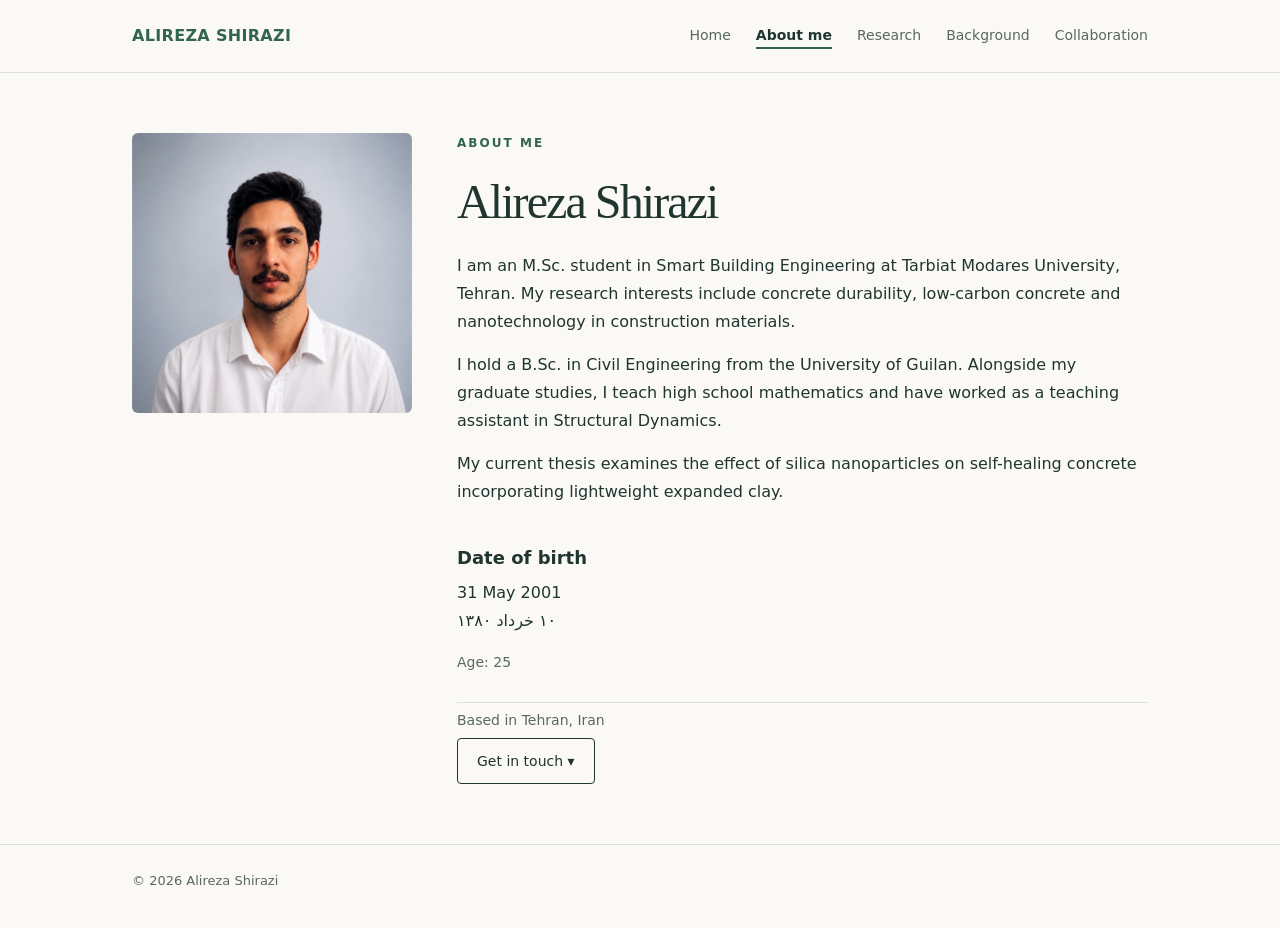
==== about.html @ 7ee4c4f3 "Add files via upload" ====
<!doctype html><html lang="en"><head><meta charset="utf-8"><meta name="viewport" content="width=device-width,initial-scale=1"><title>About me | Alireza Shirazi</title><meta name="description" content="Alireza Shirazi: concrete materials research, academic background and research collaboration."><style>
:root{--ink:#20352f;--muted:#5a6862;--paper:#faf9f5;--line:#dce2da;--accent:#326450}*{box-sizing:border-box}html{scroll-behavior:smooth;scroll-padding-top:90px}body{margin:0;background:var(--paper);color:var(--ink);font:16px/1.75 system-ui,-apple-system,Segoe UI,sans-serif}a{color:var(--accent);text-underline-offset:5px}a:hover{color:#122e23}a:focus-visible{outline:3px solid #a77c37;outline-offset:5px}.skip{position:absolute;left:12px;top:-80px;background:white;padding:10px}.skip:focus{top:10px;z-index:3}.wrap{max-width:1080px;margin:auto;padding:0 32px}header{border-bottom:1px solid var(--line);background:var(--paper)}nav{display:flex;justify-content:space-between;align-items:center;gap:20px;padding:22px 0}.brand{text-decoration:none;font-weight:650;letter-spacing:.02em}.navlinks{display:flex;gap:25px;font-size:14px}.navlinks a{text-decoration:none;color:var(--muted)}.hero{padding:90px 0 72px;max-width:850px}.eyebrow{font-size:12px;font-weight:650;letter-spacing:.17em;text-transform:uppercase;color:var(--accent);margin:0 0 22px}h1{font:normal clamp(48px,8vw,80px)/1.08 Georgia,serif;letter-spacing:-.04em;margin:0 0 24px}h2{font:normal 34px/1.2 Georgia,serif;letter-spacing:-.02em;margin:0 0 23px}h3{font-size:18px;line-height:1.5;margin:0 0 8px}.lead{font-size:21px;line-height:1.6;max-width:760px}.muted,.meta{color:var(--muted)}.meta{font-size:14px;margin:5px 0}.actions{display:flex;flex-wrap:wrap;gap:12px;margin:28px 0 0}.button{display:inline-block;border:1px solid var(--ink);padding:10px 19px;border-radius:4px;text-decoration:none;font-size:14px}.primary{background:var(--ink);color:white}.primary:hover{background:var(--accent);color:white}section{border-top:1px solid var(--line);padding:48px 0}.section-grid{display:grid;grid-template-columns:220px 1fr;gap:44px}.section-label{font-size:12px;letter-spacing:.12em;text-transform:uppercase;color:var(--muted);padding-top:7px}.tags{display:flex;flex-wrap:wrap;gap:8px;margin-top:22px}.tag{font-size:13px;border:1px solid var(--line);padding:5px 12px;border-radius:3px;background:#f1f3ed}.item{padding:23px 0;border-bottom:1px solid var(--line)}.item:first-child{padding-top:0}.item:last-child{border:0;padding-bottom:0}.status{font-size:11px;letter-spacing:.06em;text-transform:uppercase;display:inline-block;color:#38604b;background:#e8eee5;padding:3px 8px;border-radius:3px;margin-bottom:9px}.category{font-size:14px;font-weight:650;margin:32px 0 18px;color:var(--accent)}.category:first-child{margin-top:0}p{margin:0 0 15px}footer{border-top:1px solid var(--line);padding:25px 0 35px;font-size:13px;color:var(--muted)}@media(max-width:720px){.wrap{padding:0 22px}nav{align-items:flex-start;flex-direction:column;gap:12px}.navlinks{gap:18px;flex-wrap:wrap}.hero{padding:55px 0}.lead{font-size:18px}.section-grid{grid-template-columns:1fr;gap:17px}section{padding:34px 0}h2{font-size:29px}}@media(prefers-reduced-motion:reduce){html{scroll-behavior:auto}}

.navlinks a[aria-current="page"]{color:var(--ink);font-weight:700;border-bottom:2px solid var(--accent)}.page-main{min-height:72vh}.page-main section{border-top:0;padding-top:64px}.home-hero{padding:65px 0 32px}.home-options{display:grid;grid-template-columns:repeat(4,1fr);gap:14px;margin:0 0 55px}.home-option{display:block;padding:22px 18px;border:1px solid var(--line);border-radius:5px;text-decoration:none;background:#f1f3ed;transition:background .15s}.home-option:hover{background:#e4ebe0}.home-option strong{display:block;font-size:17px;margin-bottom:7px}.home-option span{font-size:13px;color:var(--muted);line-height:1.5;display:block}.home-option b{display:block;margin-top:18px;font-weight:400}.hero.home-hero{max-width:850px}.back{display:inline-block;font-size:14px;margin-bottom:35px}@media(max-width:850px){.home-options{grid-template-columns:repeat(2,1fr)}.navlinks{gap:16px}}@media(max-width:460px){.home-options{grid-template-columns:1fr}.home-hero{padding-top:40px}.page-main section{padding-top:35px}}
.home-options{grid-template-columns:repeat(4,1fr)}.portrait-layout{display:grid;grid-template-columns:280px 1fr;gap:45px;align-items:start;padding:60px 0}.portrait{width:100%;height:auto;border-radius:6px}.contact-dropdown{position:relative;display:inline-block}.contact-dropdown summary{cursor:pointer;list-style:none}.contact-dropdown summary::-webkit-details-marker{display:none}.contact-menu{position:absolute;top:100%;left:0;z-index:10;min-width:220px;background:var(--paper);border:1px solid var(--line);box-shadow:0 10px 25px #20352f18;border-radius:4px;padding:8px}.contact-menu a{display:block;padding:9px 12px;text-decoration:none}.contact-menu a:hover{background:#e8eee5}.background-heading{font:normal 28px/1.3 Georgia,serif;margin:38px 0 22px}.contact-list{display:flex;flex-wrap:wrap;gap:12px;margin:25px 0}.home-option{min-width:0}summary:focus-visible{outline:3px solid #a77c37;outline-offset:5px}@media(max-width:850px){.home-options{grid-template-columns:repeat(2,1fr)}}@media(max-width:640px){.portrait-layout{grid-template-columns:1fr;gap:25px;padding:35px 0}.portrait{max-width:300px}.navlinks{font-size:13px;gap:14px}}@media(max-width:460px){.home-options{grid-template-columns:1fr}}</style></head><body><a class="skip" href="#main">Skip to content</a><header><div class="wrap"><nav aria-label="Main navigation"><a class="brand" href="index.html">ALIREZA SHIRAZI</a><div class="navlinks"><a href="index.html">Home</a><a href="about.html" aria-current="page">About me</a><a href="research.html">Research</a><a href="background.html">Background</a><a href="collaboration.html">Collaboration</a></div></nav></div></header><main id="main" class="wrap page-main"><div class="portrait-layout"><img class="portrait" src="portrait.png" width="800" height="800" alt="Portrait of Alireza Shirazi"><div><p class="eyebrow">About me</p><h1 style="font-size:48px">Alireza Shirazi</h1><p>I am an M.Sc. student in Smart Building Engineering at Tarbiat Modares University, Tehran. My research interests include concrete durability, low-carbon concrete and nanotechnology in construction materials.</p><p>I hold a B.Sc. in Civil Engineering from the University of Guilan. Alongside my graduate studies, I teach high school mathematics and have worked as a teaching assistant in Structural Dynamics.</p><p>My current thesis examines the effect of silica nanoparticles on self-healing concrete incorporating lightweight expanded clay.</p><div class="item"><h3>Date of birth</h3><p><time datetime="2001-05-31">31 May 2001</time><br><span lang="fa" dir="rtl">۱۰ خرداد ۱۳۸۰</span></p><p class="meta">Age: <span id="age">25</span></p></div><p class="meta">Based in Tehran, Iran</p><details class="contact-dropdown"><summary class="button">Get in touch ▾</summary><div class="contact-menu"><a href="mailto:Alireza_Shirazi@modares.ac.ir">Email</a><a href="https://www.linkedin.com/in/AlirezaShirazi/">LinkedIn</a><a href="https://t.me/aliplusreza">Telegram · @aliplusreza</a></div></details></div></div></main><footer><div class="wrap">© 2026 Alireza Shirazi</div></footer><script>document.querySelectorAll('.contact-dropdown').forEach(d=>{if(matchMedia('(hover: hover)').matches){d.addEventListener('pointerenter',()=>d.open=true);d.addEventListener('pointerleave',()=>{if(!d.contains(document.activeElement))d.open=false})}d.addEventListener('keydown',e=>{if(e.key==='Escape'){d.open=false;d.querySelector('summary').focus()}});document.addEventListener('click',e=>{if(!d.contains(e.target))d.open=false})});const age=document.getElementById('age');if(age){const t=new Date();const a=Number(new Intl.DateTimeFormat('en-US',{year:'numeric',timeZone:'Asia/Tehran'}).format(t));const m=Number(new Intl.DateTimeFormat('en-US',{month:'numeric',timeZone:'Asia/Tehran'}).format(t));const d=Number(new Intl.DateTimeFormat('en-US',{day:'numeric',timeZone:'Asia/Tehran'}).format(t));age.textContent=a-2001-((m<5||(m===5&&d<31))?1:0)}</script></body></html>
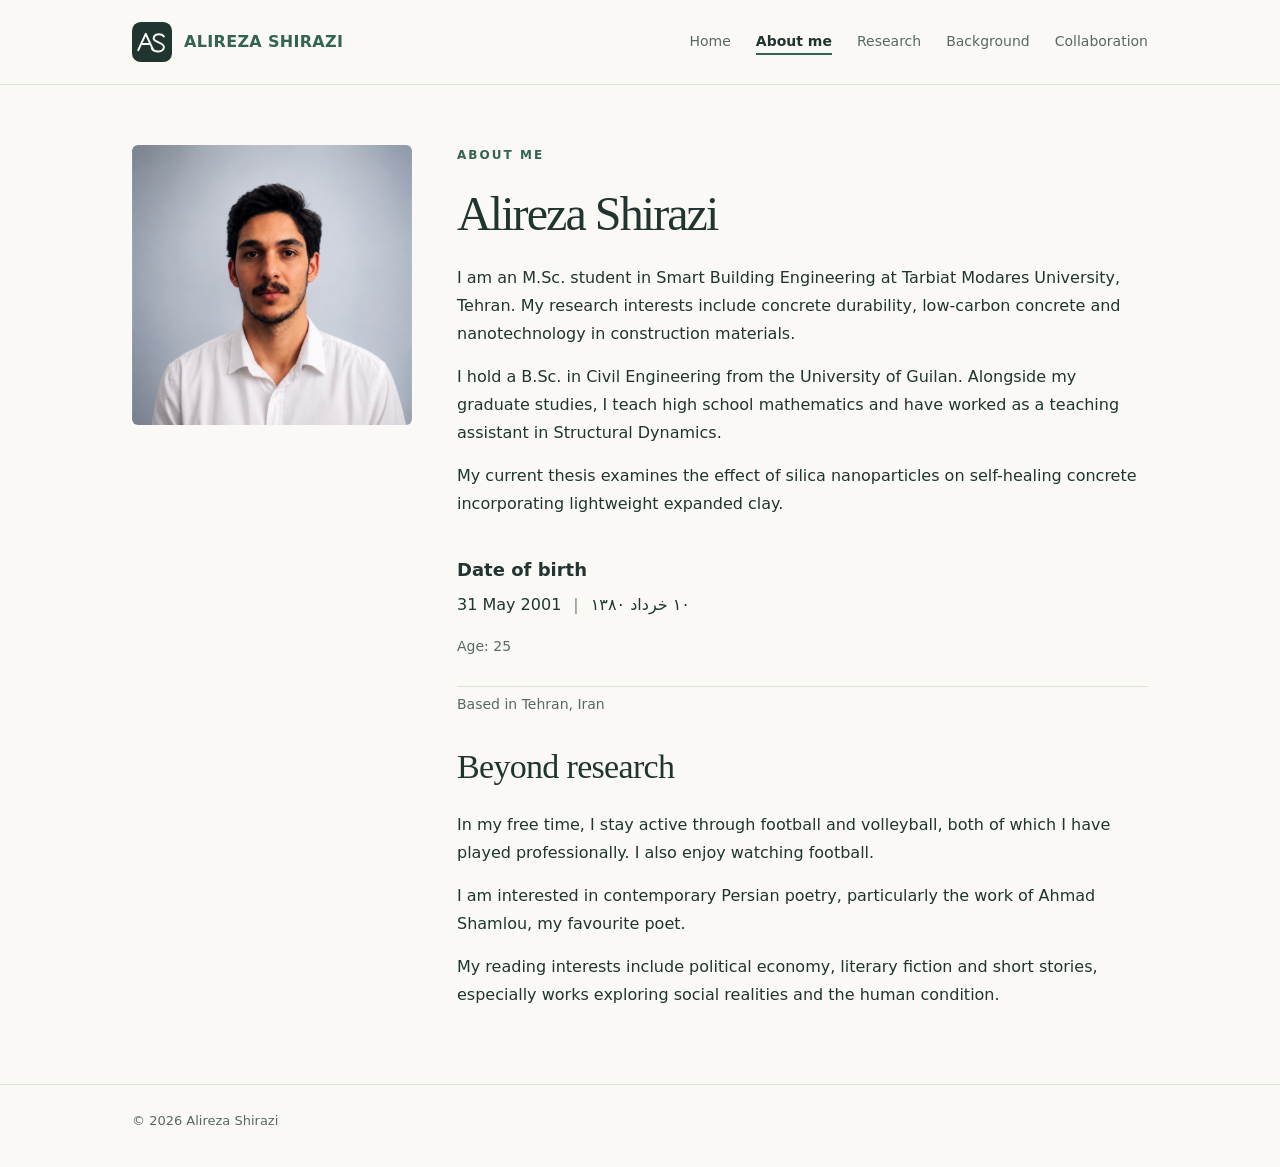
==== commit 7150c39a: "Add files via upload" ====
--- a/about.html
+++ b/about.html
@@ -2,4 +2,4 @@
 :root{--ink:#20352f;--muted:#5a6862;--paper:#faf9f5;--line:#dce2da;--accent:#326450}*{box-sizing:border-box}html{scroll-behavior:smooth;scroll-padding-top:90px}body{margin:0;background:var(--paper);color:var(--ink);font:16px/1.75 system-ui,-apple-system,Segoe UI,sans-serif}a{color:var(--accent);text-underline-offset:5px}a:hover{color:#122e23}a:focus-visible{outline:3px solid #a77c37;outline-offset:5px}.skip{position:absolute;left:12px;top:-80px;background:white;padding:10px}.skip:focus{top:10px;z-index:3}.wrap{max-width:1080px;margin:auto;padding:0 32px}header{border-bottom:1px solid var(--line);background:var(--paper)}nav{display:flex;justify-content:space-between;align-items:center;gap:20px;padding:22px 0}.brand{text-decoration:none;font-weight:650;letter-spacing:.02em}.navlinks{display:flex;gap:25px;font-size:14px}.navlinks a{text-decoration:none;color:var(--muted)}.hero{padding:90px 0 72px;max-width:850px}.eyebrow{font-size:12px;font-weight:650;letter-spacing:.17em;text-transform:uppercase;color:var(--accent);margin:0 0 22px}h1{font:normal clamp(48px,8vw,80px)/1.08 Georgia,serif;letter-spacing:-.04em;margin:0 0 24px}h2{font:normal 34px/1.2 Georgia,serif;letter-spacing:-.02em;margin:0 0 23px}h3{font-size:18px;line-height:1.5;margin:0 0 8px}.lead{font-size:21px;line-height:1.6;max-width:760px}.muted,.meta{color:var(--muted)}.meta{font-size:14px;margin:5px 0}.actions{display:flex;flex-wrap:wrap;gap:12px;margin:28px 0 0}.button{display:inline-block;border:1px solid var(--ink);padding:10px 19px;border-radius:4px;text-decoration:none;font-size:14px}.primary{background:var(--ink);color:white}.primary:hover{background:var(--accent);color:white}section{border-top:1px solid var(--line);padding:48px 0}.section-grid{display:grid;grid-template-columns:220px 1fr;gap:44px}.section-label{font-size:12px;letter-spacing:.12em;text-transform:uppercase;color:var(--muted);padding-top:7px}.tags{display:flex;flex-wrap:wrap;gap:8px;margin-top:22px}.tag{font-size:13px;border:1px solid var(--line);padding:5px 12px;border-radius:3px;background:#f1f3ed}.item{padding:23px 0;border-bottom:1px solid var(--line)}.item:first-child{padding-top:0}.item:last-child{border:0;padding-bottom:0}.status{font-size:11px;letter-spacing:.06em;text-transform:uppercase;display:inline-block;color:#38604b;background:#e8eee5;padding:3px 8px;border-radius:3px;margin-bottom:9px}.category{font-size:14px;font-weight:650;margin:32px 0 18px;color:var(--accent)}.category:first-child{margin-top:0}p{margin:0 0 15px}footer{border-top:1px solid var(--line);padding:25px 0 35px;font-size:13px;color:var(--muted)}@media(max-width:720px){.wrap{padding:0 22px}nav{align-items:flex-start;flex-direction:column;gap:12px}.navlinks{gap:18px;flex-wrap:wrap}.hero{padding:55px 0}.lead{font-size:18px}.section-grid{grid-template-columns:1fr;gap:17px}section{padding:34px 0}h2{font-size:29px}}@media(prefers-reduced-motion:reduce){html{scroll-behavior:auto}}
 
 .navlinks a[aria-current="page"]{color:var(--ink);font-weight:700;border-bottom:2px solid var(--accent)}.page-main{min-height:72vh}.page-main section{border-top:0;padding-top:64px}.home-hero{padding:65px 0 32px}.home-options{display:grid;grid-template-columns:repeat(4,1fr);gap:14px;margin:0 0 55px}.home-option{display:block;padding:22px 18px;border:1px solid var(--line);border-radius:5px;text-decoration:none;background:#f1f3ed;transition:background .15s}.home-option:hover{background:#e4ebe0}.home-option strong{display:block;font-size:17px;margin-bottom:7px}.home-option span{font-size:13px;color:var(--muted);line-height:1.5;display:block}.home-option b{display:block;margin-top:18px;font-weight:400}.hero.home-hero{max-width:850px}.back{display:inline-block;font-size:14px;margin-bottom:35px}@media(max-width:850px){.home-options{grid-template-columns:repeat(2,1fr)}.navlinks{gap:16px}}@media(max-width:460px){.home-options{grid-template-columns:1fr}.home-hero{padding-top:40px}.page-main section{padding-top:35px}}
-.home-options{grid-template-columns:repeat(4,1fr)}.portrait-layout{display:grid;grid-template-columns:280px 1fr;gap:45px;align-items:start;padding:60px 0}.portrait{width:100%;height:auto;border-radius:6px}.contact-dropdown{position:relative;display:inline-block}.contact-dropdown summary{cursor:pointer;list-style:none}.contact-dropdown summary::-webkit-details-marker{display:none}.contact-menu{position:absolute;top:100%;left:0;z-index:10;min-width:220px;background:var(--paper);border:1px solid var(--line);box-shadow:0 10px 25px #20352f18;border-radius:4px;padding:8px}.contact-menu a{display:block;padding:9px 12px;text-decoration:none}.contact-menu a:hover{background:#e8eee5}.background-heading{font:normal 28px/1.3 Georgia,serif;margin:38px 0 22px}.contact-list{display:flex;flex-wrap:wrap;gap:12px;margin:25px 0}.home-option{min-width:0}summary:focus-visible{outline:3px solid #a77c37;outline-offset:5px}@media(max-width:850px){.home-options{grid-template-columns:repeat(2,1fr)}}@media(max-width:640px){.portrait-layout{grid-template-columns:1fr;gap:25px;padding:35px 0}.portrait{max-width:300px}.navlinks{font-size:13px;gap:14px}}@media(max-width:460px){.home-options{grid-template-columns:1fr}}</style></head><body><a class="skip" href="#main">Skip to content</a><header><div class="wrap"><nav aria-label="Main navigation"><a class="brand" href="index.html">ALIREZA SHIRAZI</a><div class="navlinks"><a href="index.html">Home</a><a href="about.html" aria-current="page">About me</a><a href="research.html">Research</a><a href="background.html">Background</a><a href="collaboration.html">Collaboration</a></div></nav></div></header><main id="main" class="wrap page-main"><div class="portrait-layout"><img class="portrait" src="portrait.png" width="800" height="800" alt="Portrait of Alireza Shirazi"><div><p class="eyebrow">About me</p><h1 style="font-size:48px">Alireza Shirazi</h1><p>I am an M.Sc. student in Smart Building Engineering at Tarbiat Modares University, Tehran. My research interests include concrete durability, low-carbon concrete and nanotechnology in construction materials.</p><p>I hold a B.Sc. in Civil Engineering from the University of Guilan. Alongside my graduate studies, I teach high school mathematics and have worked as a teaching assistant in Structural Dynamics.</p><p>My current thesis examines the effect of silica nanoparticles on self-healing concrete incorporating lightweight expanded clay.</p><div class="item"><h3>Date of birth</h3><p><time datetime="2001-05-31">31 May 2001</time><br><span lang="fa" dir="rtl">۱۰ خرداد ۱۳۸۰</span></p><p class="meta">Age: <span id="age">25</span></p></div><p class="meta">Based in Tehran, Iran</p><details class="contact-dropdown"><summary class="button">Get in touch ▾</summary><div class="contact-menu"><a href="mailto:Alireza_Shirazi@modares.ac.ir">Email</a><a href="https://www.linkedin.com/in/AlirezaShirazi/">LinkedIn</a><a href="https://t.me/aliplusreza">Telegram · @aliplusreza</a></div></details></div></div></main><footer><div class="wrap">© 2026 Alireza Shirazi</div></footer><script>document.querySelectorAll('.contact-dropdown').forEach(d=>{if(matchMedia('(hover: hover)').matches){d.addEventListener('pointerenter',()=>d.open=true);d.addEventListener('pointerleave',()=>{if(!d.contains(document.activeElement))d.open=false})}d.addEventListener('keydown',e=>{if(e.key==='Escape'){d.open=false;d.querySelector('summary').focus()}});document.addEventListener('click',e=>{if(!d.contains(e.target))d.open=false})});const age=document.getElementById('age');if(age){const t=new Date();const a=Number(new Intl.DateTimeFormat('en-US',{year:'numeric',timeZone:'Asia/Tehran'}).format(t));const m=Number(new Intl.DateTimeFormat('en-US',{month:'numeric',timeZone:'Asia/Tehran'}).format(t));const d=Number(new Intl.DateTimeFormat('en-US',{day:'numeric',timeZone:'Asia/Tehran'}).format(t));age.textContent=a-2001-((m<5||(m===5&&d<31))?1:0)}</script></body></html>+.home-options{grid-template-columns:repeat(4,1fr)}.portrait-layout{display:grid;grid-template-columns:280px 1fr;gap:45px;align-items:start;padding:60px 0}.portrait{width:100%;height:auto;border-radius:6px}.contact-dropdown{position:relative;display:inline-block}.contact-dropdown summary{cursor:pointer;list-style:none}.contact-dropdown summary::-webkit-details-marker{display:none}.contact-menu{position:absolute;top:100%;left:0;z-index:10;min-width:220px;background:var(--paper);border:1px solid var(--line);box-shadow:0 10px 25px #20352f18;border-radius:4px;padding:8px}.contact-menu a{display:block;padding:9px 12px;text-decoration:none}.contact-menu a:hover{background:#e8eee5}.background-heading{font:normal 28px/1.3 Georgia,serif;margin:38px 0 22px}.contact-list{display:flex;flex-wrap:wrap;gap:12px;margin:25px 0}.home-option{min-width:0}summary:focus-visible{outline:3px solid #a77c37;outline-offset:5px}@media(max-width:850px){.home-options{grid-template-columns:repeat(2,1fr)}}@media(max-width:640px){.portrait-layout{grid-template-columns:1fr;gap:25px;padding:35px 0}.portrait{max-width:300px}.navlinks{font-size:13px;gap:14px}}@media(max-width:460px){.home-options{grid-template-columns:1fr}}.service-icon{width:20px;height:20px;vertical-align:middle;flex-shrink:0;margin-right:9px}.contact-menu a{display:flex;align-items:center}.contact-menu{position:absolute}.contact-dropdown summary{user-select:none}.contact-dropdown:focus-within .contact-menu{display:block}.birth-line{display:flex;align-items:center;gap:12px;flex-wrap:wrap}.birth-line .divider{color:#7b897f}.university{position:relative;padding-right:105px!important;min-height:100px}.university-logo{position:absolute;right:0;top:15px;width:75px;height:80px;object-fit:contain}.wide-content{display:block}.home-scene{position:relative;background:linear-gradient(90deg,rgba(250,249,245,.97),rgba(250,249,245,.85) 48%,rgba(250,249,245,.35)),url('architecture.jpg') center/cover no-repeat;border-radius:8px;padding:45px 35px;margin:40px 0 30px;max-width:none!important;min-height:420px}.home-scene .lead{max-width:680px}.home-scene h1{font-size:clamp(44px,7vw,75px)}.email-panel{border:1px solid var(--line);padding:25px;border-radius:5px;margin:25px 0}.email-address{width:100%;max-width:420px;padding:12px;border:1px solid var(--line);background:white;font:inherit}.copy-button{font:inherit;cursor:pointer}.contact-list .button{display:inline-flex;align-items:center}.interest{margin-top:30px}.photo-credit{font-size:11px;color:var(--muted);margin-top:-32px;margin-bottom:25px}@media(max-width:640px){.home-scene{padding:30px 22px;margin-top:25px;background:linear-gradient(90deg,rgba(250,249,245,.94),rgba(250,249,245,.83)),url('architecture.jpg') center/cover}.university{padding-right:85px!important}.university-logo{width:62px}.birth-line{gap:7px;font-size:14px}}.brand{display:inline-flex;align-items:center;gap:12px}.brand-logo{display:block;width:40px;height:40px;flex-shrink:0}@media(max-width:460px){.brand-logo{width:35px;height:35px}} </style><link rel="icon" type="image/svg+xml" href="logo.svg"></head><body><a class="skip" href="#main">Skip to content</a><header><div class="wrap"><nav aria-label="Main navigation"><a class="brand" href="index.html"><img src="logo.svg" class="brand-logo" width="40" height="40" alt="AS monogram"><span>ALIREZA SHIRAZI</span></a><div class="navlinks"><a href="index.html">Home</a><a href="about.html" aria-current="page">About me</a><a href="research.html">Research</a><a href="background.html">Background</a><a href="collaboration.html">Collaboration</a></div></nav></div></header><main id="main" class="wrap page-main"><div class="portrait-layout"><img class="portrait" src="portrait.png" width="800" height="800" alt="Portrait of Alireza Shirazi"><div><p class="eyebrow">About me</p><h1 style="font-size:48px">Alireza Shirazi</h1><p>I am an M.Sc. student in Smart Building Engineering at Tarbiat Modares University, Tehran. My research interests include concrete durability, low-carbon concrete and nanotechnology in construction materials.</p><p>I hold a B.Sc. in Civil Engineering from the University of Guilan. Alongside my graduate studies, I teach high school mathematics and have worked as a teaching assistant in Structural Dynamics.</p><p>My current thesis examines the effect of silica nanoparticles on self-healing concrete incorporating lightweight expanded clay.</p><div class="item"><h3>Date of birth</h3><p class="birth-line"><time datetime="2001-05-31">31 May 2001</time><span class="divider">|</span><span lang="fa" dir="rtl">۱۰ خرداد ۱۳۸۰</span></p><p class="meta">Age: <span id="age">25</span></p></div><p class="meta">Based in Tehran, Iran</p><div class="interest"><h2>Beyond research</h2><p>In my free time, I stay active through football and volleyball, both of which I have played professionally. I also enjoy watching football.</p><p>I am interested in contemporary Persian poetry, particularly the work of Ahmad Shamlou, my favourite poet.</p><p>My reading interests include political economy, literary fiction and short stories, especially works exploring social realities and the human condition.</p></div></div></div></main><footer><div class="wrap">© 2026 Alireza Shirazi</div></footer><script>document.querySelectorAll('.contact-dropdown').forEach(d=>{if(matchMedia('(hover: hover)').matches){d.addEventListener('pointerenter',()=>d.open=true);d.addEventListener('pointerleave',()=>{if(!d.contains(document.activeElement))d.open=false})}d.addEventListener('keydown',e=>{if(e.key==='Escape'){d.open=false;d.querySelector('summary').focus()}});document.addEventListener('click',e=>{if(!d.contains(e.target))d.open=false})});const age=document.getElementById('age');if(age){const t=new Date();const a=Number(new Intl.DateTimeFormat('en-US',{year:'numeric',timeZone:'Asia/Tehran'}).format(t));const m=Number(new Intl.DateTimeFormat('en-US',{month:'numeric',timeZone:'Asia/Tehran'}).format(t));const d=Number(new Intl.DateTimeFormat('en-US',{day:'numeric',timeZone:'Asia/Tehran'}).format(t));age.textContent=a-2001-((m<5||(m===5&&d<31))?1:0)}</script></body></html>
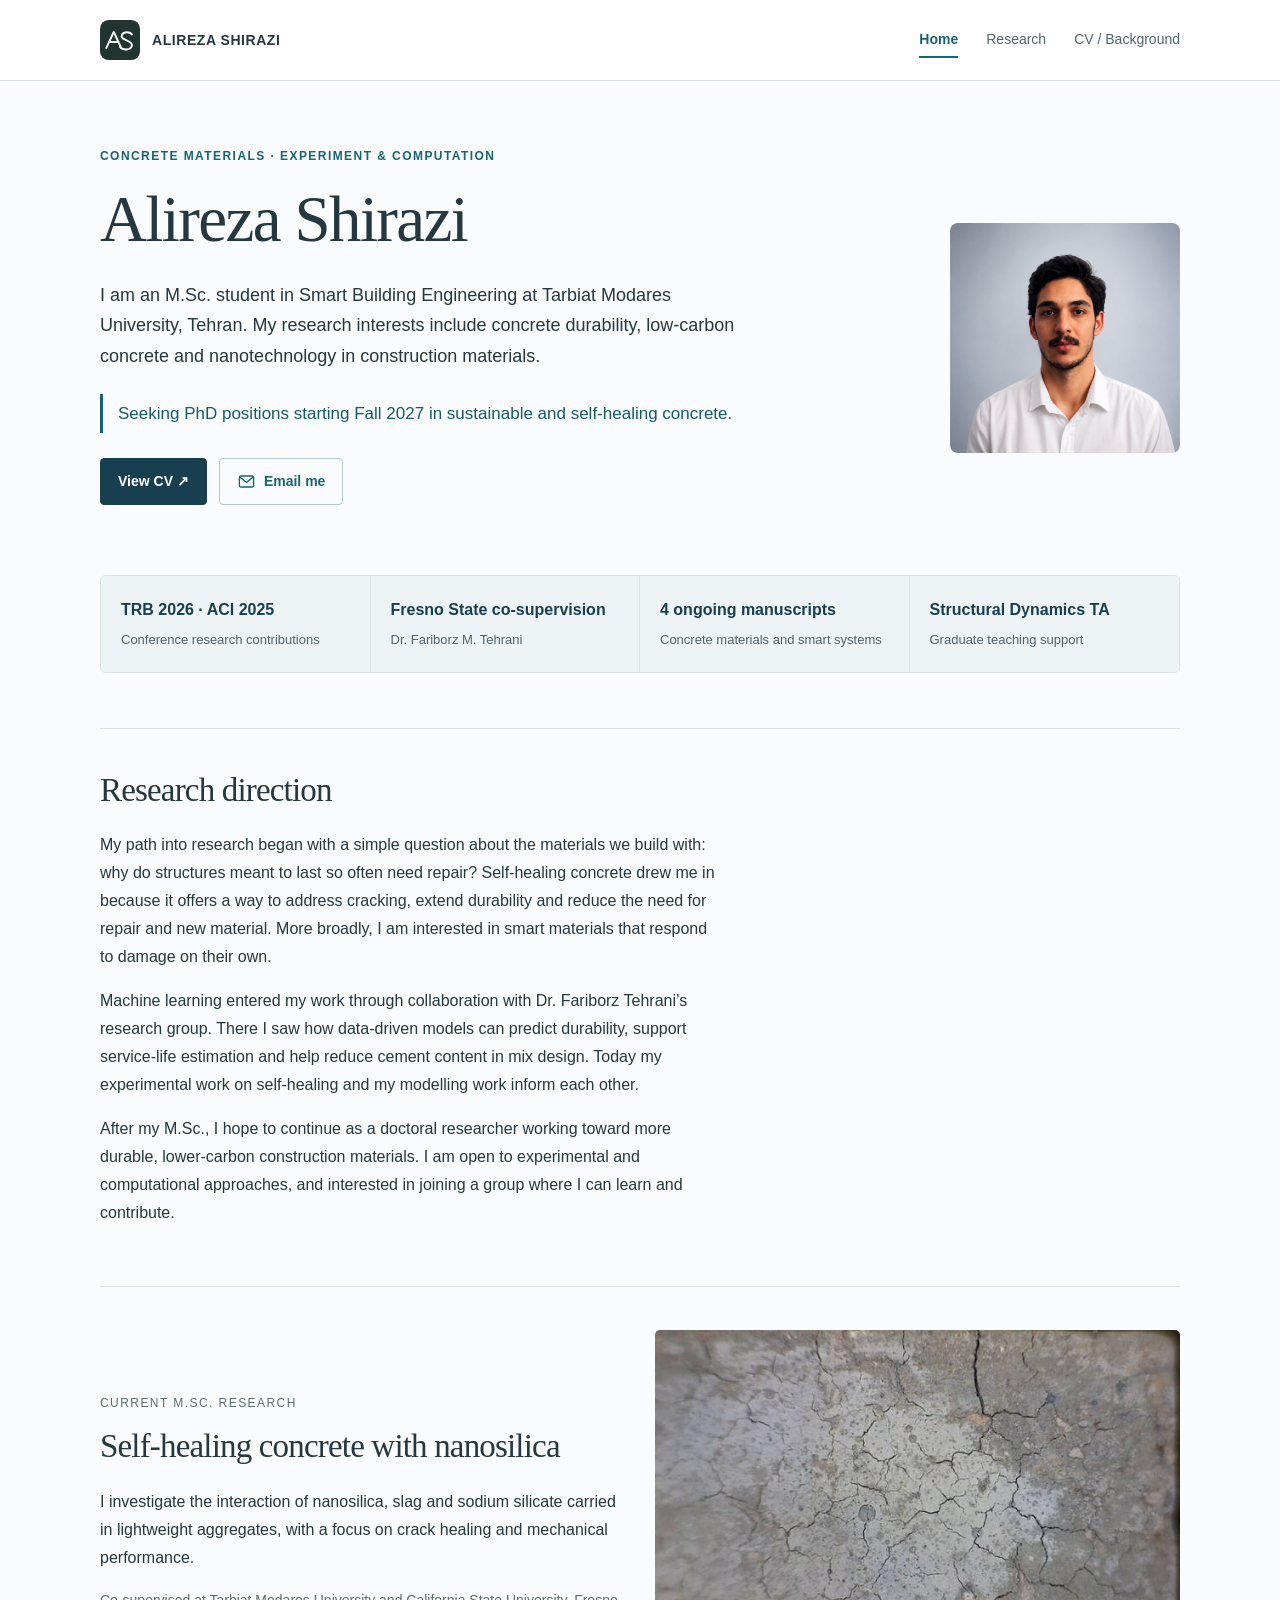
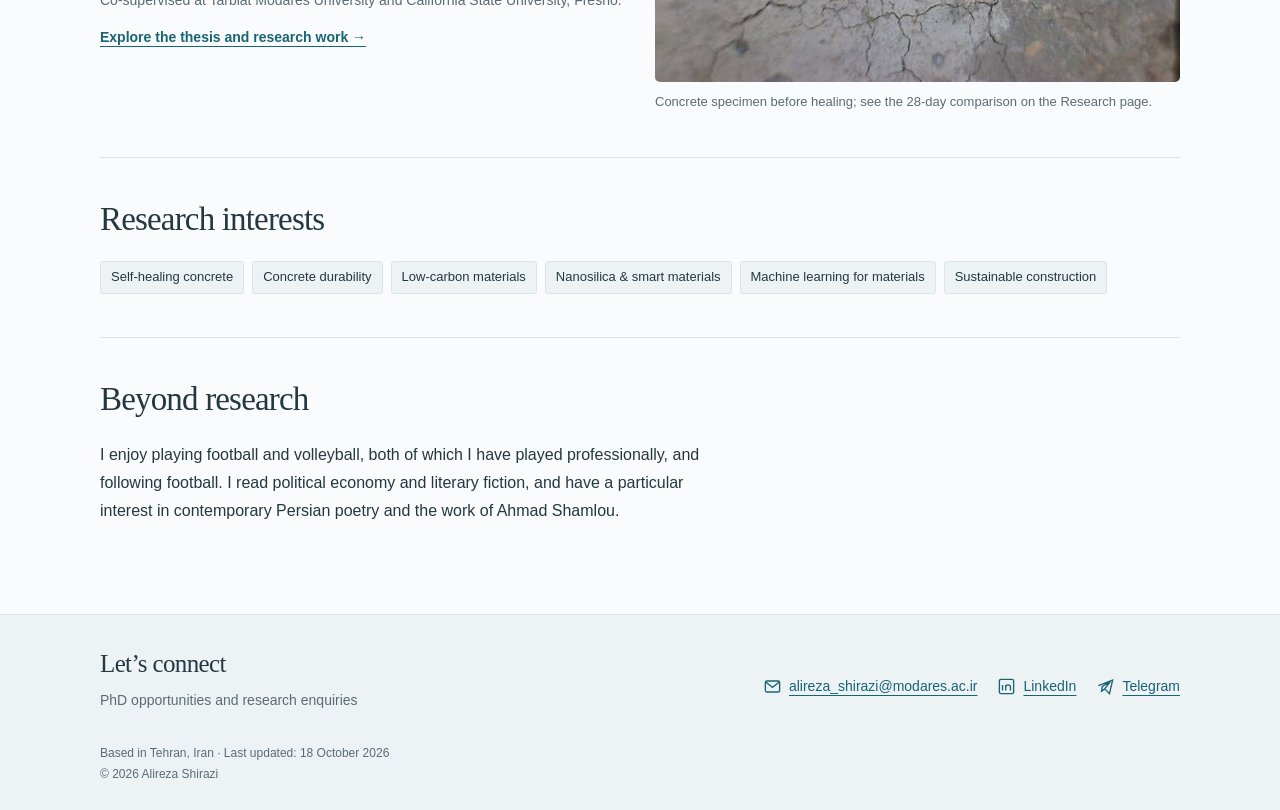
==== commit f49b2659: "Add files via upload" ====
--- a/about.html
+++ b/about.html
@@ -1,5 +1 @@
-<!doctype html><html lang="en"><head><meta charset="utf-8"><meta name="viewport" content="width=device-width,initial-scale=1"><title>About me | Alireza Shirazi</title><meta name="description" content="Alireza Shirazi: concrete materials research, academic background and research collaboration."><style>
-:root{--ink:#20352f;--muted:#5a6862;--paper:#faf9f5;--line:#dce2da;--accent:#326450}*{box-sizing:border-box}html{scroll-behavior:smooth;scroll-padding-top:90px}body{margin:0;background:var(--paper);color:var(--ink);font:16px/1.75 system-ui,-apple-system,Segoe UI,sans-serif}a{color:var(--accent);text-underline-offset:5px}a:hover{color:#122e23}a:focus-visible{outline:3px solid #a77c37;outline-offset:5px}.skip{position:absolute;left:12px;top:-80px;background:white;padding:10px}.skip:focus{top:10px;z-index:3}.wrap{max-width:1080px;margin:auto;padding:0 32px}header{border-bottom:1px solid var(--line);background:var(--paper)}nav{display:flex;justify-content:space-between;align-items:center;gap:20px;padding:22px 0}.brand{text-decoration:none;font-weight:650;letter-spacing:.02em}.navlinks{display:flex;gap:25px;font-size:14px}.navlinks a{text-decoration:none;color:var(--muted)}.hero{padding:90px 0 72px;max-width:850px}.eyebrow{font-size:12px;font-weight:650;letter-spacing:.17em;text-transform:uppercase;color:var(--accent);margin:0 0 22px}h1{font:normal clamp(48px,8vw,80px)/1.08 Georgia,serif;letter-spacing:-.04em;margin:0 0 24px}h2{font:normal 34px/1.2 Georgia,serif;letter-spacing:-.02em;margin:0 0 23px}h3{font-size:18px;line-height:1.5;margin:0 0 8px}.lead{font-size:21px;line-height:1.6;max-width:760px}.muted,.meta{color:var(--muted)}.meta{font-size:14px;margin:5px 0}.actions{display:flex;flex-wrap:wrap;gap:12px;margin:28px 0 0}.button{display:inline-block;border:1px solid var(--ink);padding:10px 19px;border-radius:4px;text-decoration:none;font-size:14px}.primary{background:var(--ink);color:white}.primary:hover{background:var(--accent);color:white}section{border-top:1px solid var(--line);padding:48px 0}.section-grid{display:grid;grid-template-columns:220px 1fr;gap:44px}.section-label{font-size:12px;letter-spacing:.12em;text-transform:uppercase;color:var(--muted);padding-top:7px}.tags{display:flex;flex-wrap:wrap;gap:8px;margin-top:22px}.tag{font-size:13px;border:1px solid var(--line);padding:5px 12px;border-radius:3px;background:#f1f3ed}.item{padding:23px 0;border-bottom:1px solid var(--line)}.item:first-child{padding-top:0}.item:last-child{border:0;padding-bottom:0}.status{font-size:11px;letter-spacing:.06em;text-transform:uppercase;display:inline-block;color:#38604b;background:#e8eee5;padding:3px 8px;border-radius:3px;margin-bottom:9px}.category{font-size:14px;font-weight:650;margin:32px 0 18px;color:var(--accent)}.category:first-child{margin-top:0}p{margin:0 0 15px}footer{border-top:1px solid var(--line);padding:25px 0 35px;font-size:13px;color:var(--muted)}@media(max-width:720px){.wrap{padding:0 22px}nav{align-items:flex-start;flex-direction:column;gap:12px}.navlinks{gap:18px;flex-wrap:wrap}.hero{padding:55px 0}.lead{font-size:18px}.section-grid{grid-template-columns:1fr;gap:17px}section{padding:34px 0}h2{font-size:29px}}@media(prefers-reduced-motion:reduce){html{scroll-behavior:auto}}
-
-.navlinks a[aria-current="page"]{color:var(--ink);font-weight:700;border-bottom:2px solid var(--accent)}.page-main{min-height:72vh}.page-main section{border-top:0;padding-top:64px}.home-hero{padding:65px 0 32px}.home-options{display:grid;grid-template-columns:repeat(4,1fr);gap:14px;margin:0 0 55px}.home-option{display:block;padding:22px 18px;border:1px solid var(--line);border-radius:5px;text-decoration:none;background:#f1f3ed;transition:background .15s}.home-option:hover{background:#e4ebe0}.home-option strong{display:block;font-size:17px;margin-bottom:7px}.home-option span{font-size:13px;color:var(--muted);line-height:1.5;display:block}.home-option b{display:block;margin-top:18px;font-weight:400}.hero.home-hero{max-width:850px}.back{display:inline-block;font-size:14px;margin-bottom:35px}@media(max-width:850px){.home-options{grid-template-columns:repeat(2,1fr)}.navlinks{gap:16px}}@media(max-width:460px){.home-options{grid-template-columns:1fr}.home-hero{padding-top:40px}.page-main section{padding-top:35px}}
-.home-options{grid-template-columns:repeat(4,1fr)}.portrait-layout{display:grid;grid-template-columns:280px 1fr;gap:45px;align-items:start;padding:60px 0}.portrait{width:100%;height:auto;border-radius:6px}.contact-dropdown{position:relative;display:inline-block}.contact-dropdown summary{cursor:pointer;list-style:none}.contact-dropdown summary::-webkit-details-marker{display:none}.contact-menu{position:absolute;top:100%;left:0;z-index:10;min-width:220px;background:var(--paper);border:1px solid var(--line);box-shadow:0 10px 25px #20352f18;border-radius:4px;padding:8px}.contact-menu a{display:block;padding:9px 12px;text-decoration:none}.contact-menu a:hover{background:#e8eee5}.background-heading{font:normal 28px/1.3 Georgia,serif;margin:38px 0 22px}.contact-list{display:flex;flex-wrap:wrap;gap:12px;margin:25px 0}.home-option{min-width:0}summary:focus-visible{outline:3px solid #a77c37;outline-offset:5px}@media(max-width:850px){.home-options{grid-template-columns:repeat(2,1fr)}}@media(max-width:640px){.portrait-layout{grid-template-columns:1fr;gap:25px;padding:35px 0}.portrait{max-width:300px}.navlinks{font-size:13px;gap:14px}}@media(max-width:460px){.home-options{grid-template-columns:1fr}}.service-icon{width:20px;height:20px;vertical-align:middle;flex-shrink:0;margin-right:9px}.contact-menu a{display:flex;align-items:center}.contact-menu{position:absolute}.contact-dropdown summary{user-select:none}.contact-dropdown:focus-within .contact-menu{display:block}.birth-line{display:flex;align-items:center;gap:12px;flex-wrap:wrap}.birth-line .divider{color:#7b897f}.university{position:relative;padding-right:105px!important;min-height:100px}.university-logo{position:absolute;right:0;top:15px;width:75px;height:80px;object-fit:contain}.wide-content{display:block}.home-scene{position:relative;background:linear-gradient(90deg,rgba(250,249,245,.97),rgba(250,249,245,.85) 48%,rgba(250,249,245,.35)),url('architecture.jpg') center/cover no-repeat;border-radius:8px;padding:45px 35px;margin:40px 0 30px;max-width:none!important;min-height:420px}.home-scene .lead{max-width:680px}.home-scene h1{font-size:clamp(44px,7vw,75px)}.email-panel{border:1px solid var(--line);padding:25px;border-radius:5px;margin:25px 0}.email-address{width:100%;max-width:420px;padding:12px;border:1px solid var(--line);background:white;font:inherit}.copy-button{font:inherit;cursor:pointer}.contact-list .button{display:inline-flex;align-items:center}.interest{margin-top:30px}.photo-credit{font-size:11px;color:var(--muted);margin-top:-32px;margin-bottom:25px}@media(max-width:640px){.home-scene{padding:30px 22px;margin-top:25px;background:linear-gradient(90deg,rgba(250,249,245,.94),rgba(250,249,245,.83)),url('architecture.jpg') center/cover}.university{padding-right:85px!important}.university-logo{width:62px}.birth-line{gap:7px;font-size:14px}}.brand{display:inline-flex;align-items:center;gap:12px}.brand-logo{display:block;width:40px;height:40px;flex-shrink:0}@media(max-width:460px){.brand-logo{width:35px;height:35px}} </style><link rel="icon" type="image/svg+xml" href="logo.svg"></head><body><a class="skip" href="#main">Skip to content</a><header><div class="wrap"><nav aria-label="Main navigation"><a class="brand" href="index.html"><img src="logo.svg" class="brand-logo" width="40" height="40" alt="AS monogram"><span>ALIREZA SHIRAZI</span></a><div class="navlinks"><a href="index.html">Home</a><a href="about.html" aria-current="page">About me</a><a href="research.html">Research</a><a href="background.html">Background</a><a href="collaboration.html">Collaboration</a></div></nav></div></header><main id="main" class="wrap page-main"><div class="portrait-layout"><img class="portrait" src="portrait.png" width="800" height="800" alt="Portrait of Alireza Shirazi"><div><p class="eyebrow">About me</p><h1 style="font-size:48px">Alireza Shirazi</h1><p>I am an M.Sc. student in Smart Building Engineering at Tarbiat Modares University, Tehran. My research interests include concrete durability, low-carbon concrete and nanotechnology in construction materials.</p><p>I hold a B.Sc. in Civil Engineering from the University of Guilan. Alongside my graduate studies, I teach high school mathematics and have worked as a teaching assistant in Structural Dynamics.</p><p>My current thesis examines the effect of silica nanoparticles on self-healing concrete incorporating lightweight expanded clay.</p><div class="item"><h3>Date of birth</h3><p class="birth-line"><time datetime="2001-05-31">31 May 2001</time><span class="divider">|</span><span lang="fa" dir="rtl">۱۰ خرداد ۱۳۸۰</span></p><p class="meta">Age: <span id="age">25</span></p></div><p class="meta">Based in Tehran, Iran</p><div class="interest"><h2>Beyond research</h2><p>In my free time, I stay active through football and volleyball, both of which I have played professionally. I also enjoy watching football.</p><p>I am interested in contemporary Persian poetry, particularly the work of Ahmad Shamlou, my favourite poet.</p><p>My reading interests include political economy, literary fiction and short stories, especially works exploring social realities and the human condition.</p></div></div></div></main><footer><div class="wrap">© 2026 Alireza Shirazi</div></footer><script>document.querySelectorAll('.contact-dropdown').forEach(d=>{if(matchMedia('(hover: hover)').matches){d.addEventListener('pointerenter',()=>d.open=true);d.addEventListener('pointerleave',()=>{if(!d.contains(document.activeElement))d.open=false})}d.addEventListener('keydown',e=>{if(e.key==='Escape'){d.open=false;d.querySelector('summary').focus()}});document.addEventListener('click',e=>{if(!d.contains(e.target))d.open=false})});const age=document.getElementById('age');if(age){const t=new Date();const a=Number(new Intl.DateTimeFormat('en-US',{year:'numeric',timeZone:'Asia/Tehran'}).format(t));const m=Number(new Intl.DateTimeFormat('en-US',{month:'numeric',timeZone:'Asia/Tehran'}).format(t));const d=Number(new Intl.DateTimeFormat('en-US',{day:'numeric',timeZone:'Asia/Tehran'}).format(t));age.textContent=a-2001-((m<5||(m===5&&d<31))?1:0)}</script></body></html>+<!doctype html><html lang="en"><head><meta charset="utf-8"><meta http-equiv="refresh" content="0;url=index.html"><title>Page moved | Alireza Shirazi</title><meta name="robots" content="noindex"></head><body><p><a href="index.html">Continue to the updated website</a></p></body></html>
